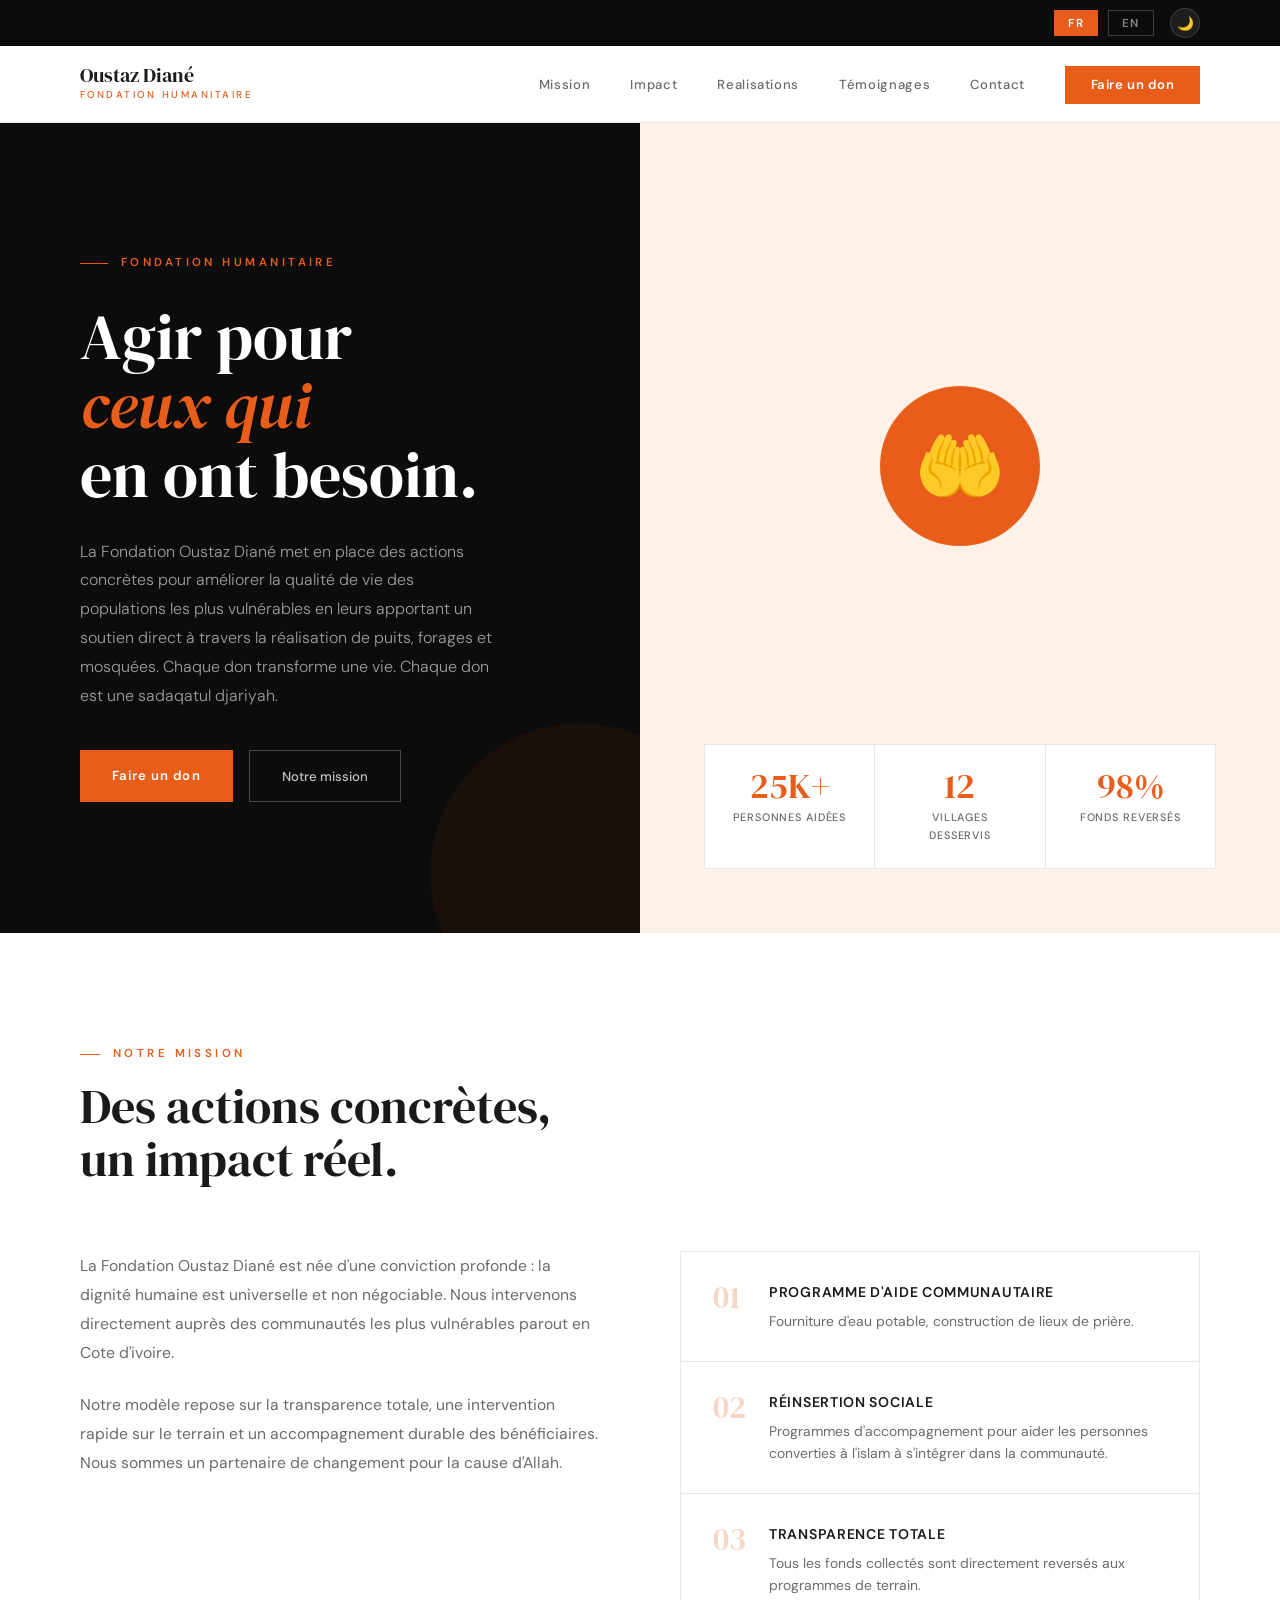
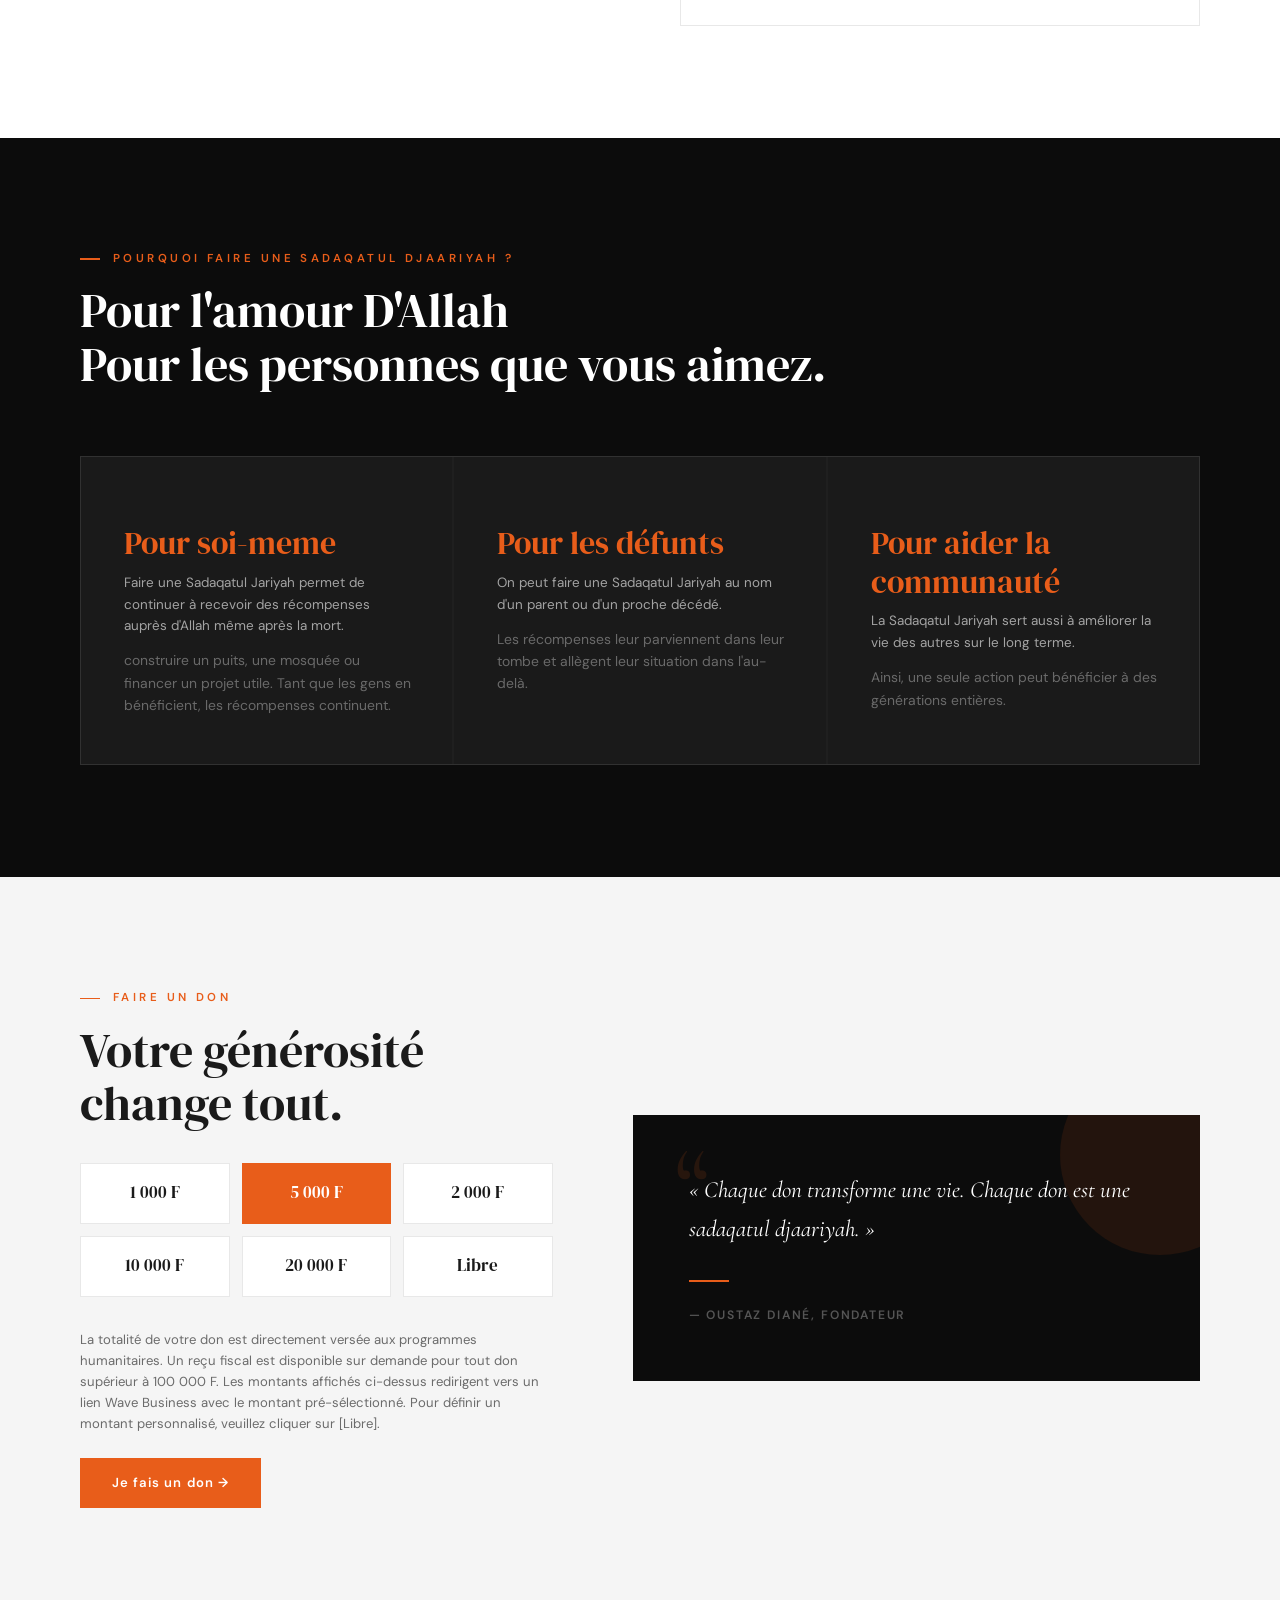
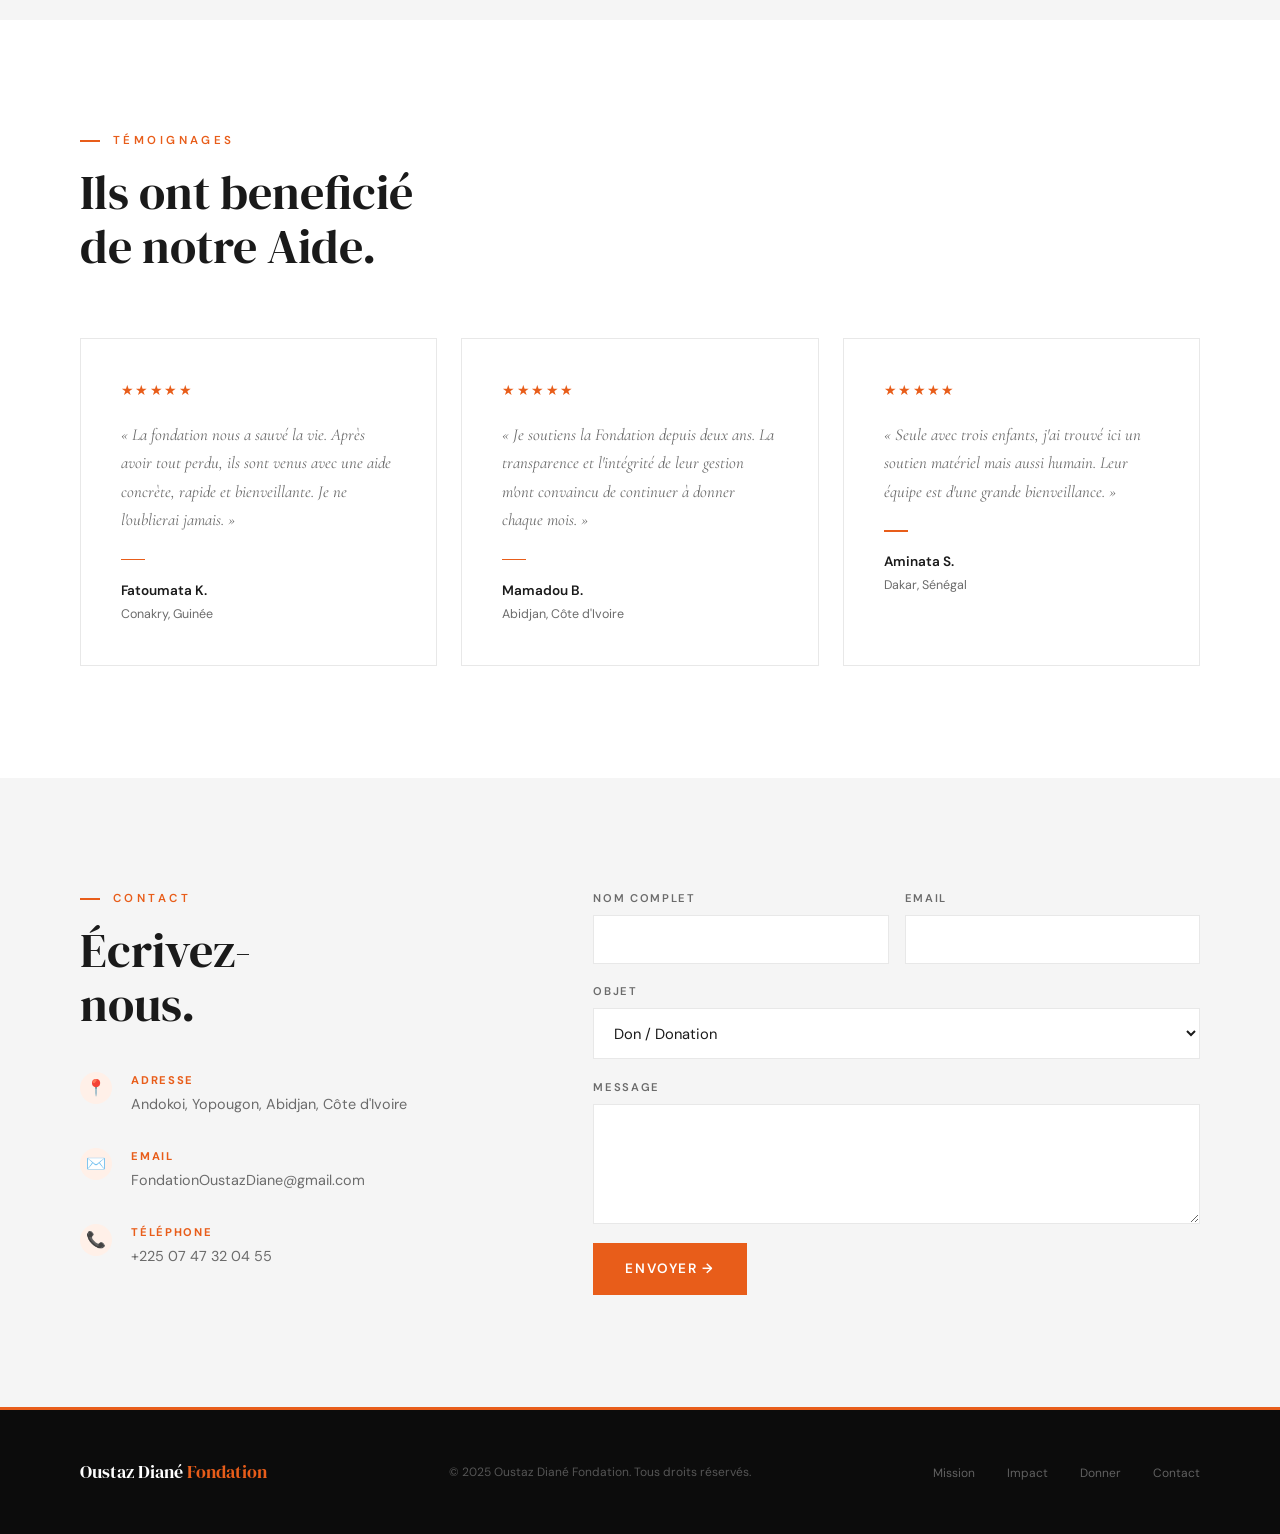
==== index.html @ 24482293 "version 1" ====
<!DOCTYPE html>
<html lang="fr">
<head>
  <meta charset="UTF-8">
  <meta name="viewport" content="width=device-width, initial-scale=1.0">
  <title>Oustaz Diané Fondation</title>
  <link href="https://fonts.googleapis.com/css2?family=DM+Serif+Display:ital@0;1&family=DM+Sans:wght@300;400;500;600&family=Cormorant+Garamond:ital,wght@0,400;0,600;1,400&display=swap" rel="stylesheet">
  <link rel="stylesheet" href="style.css">
  <link rel="shortcut icon" href="img/favicon2.png" type="image/x-icon">
</head>
<body class="lang-fr">

  <!-- ── LANG BAR ── -->
  <div class="lang-bar">
    <button class="lang-btn active" onclick="setLang('fr')">FR</button>
    <button class="lang-btn" onclick="setLang('en')">EN</button>

    <!-- ── DARK MODE TOGGLE ── -->
    <button class="theme-btn" onclick="toggleTheme()" id="themeBtn" title="Mode sombre">
      <span class="theme-icon">🌙</span>
    </button>
  </div>

  <!-- ── NAV ── -->
  <nav>
    <a href="#hero" class="logo">
      <span class="logo-name">Oustaz Diané</span>
      <span class="logo-sub fr">Fondation Humanitaire</span>
      <span class="logo-sub en">Humanitarian Foundation</span>
    </a>
    <ul class="nav-links">
      <li>
        <a href="#mission" class="fr">Mission</a>
        <a href="#mission" class="en">Mission</a>
      </li>
      <li><a href="#impact">Impact</a></li>
      <li><a href="realisations.html">Realisations</a></li>
      <li>
        <a href="#temoignages" class="fr">Témoignages</a>
        <a href="#temoignages" class="en">Testimonials</a>
      </li>
      <li><a href="#contact">Contact</a></li>
      <li>
        <a href="#don" class="nav-don fr">Faire un don</a>
        <a href="#don" class="nav-don en">Donate</a>
      </li>
    </ul>
  </nav>

  <!-- ── HERO ── -->
  <section id="hero">
    <div class="hero-left">
      <p class="hero-tag fr">Fondation Humanitaire</p>
      <p class="hero-tag en">Humanitarian Foundation</p>
      <h1 class="hero-h1">
        <span class="fr">Agir pour<br><em>ceux qui</em><br>en ont besoin.</span>
        <span class="en">Acting for<br><em>those who</em><br>need it most.</span>
      </h1>
      <p class="hero-p fr">La Fondation Oustaz Diané met en place des actions concrètes pour améliorer la qualité de vie des populations les plus vulnérables en leurs apportant un soutien direct à travers la réalisation de puits, forages et mosquées. Chaque don transforme une vie. Chaque don est une sadaqatul djariyah.</p>
      <p class="hero-p en">The Oustaz Diané Foundation carries out concrete actions to improve the quality of life of the most vulnerable populations by providing direct support through the construction of wells, boreholes, and mosques. Every donation transforms a life. Every donation is a Sadaqatul Jariyah.</p>
      <div class="hero-btns">
        <a href="#don" class="btn-fill fr">Faire un don</a>
        <a href="#don" class="btn-fill en">Donate now</a>
        <a href="#mission" class="btn-outline fr">Notre mission</a>
        <a href="#mission" class="btn-outline en">Our mission</a>
      </div>
    </div>
    <div class="hero-right">
      <div class="hero-right-top">
        <div class="hero-icon-wrap">🤲</div>
      </div>
      <div class="stats-row">
        <div class="stat-box">
          <div class="stat-n">25K+</div>
          <div class="stat-l fr">Personnes aidées</div>
          <div class="stat-l en">People helped</div>
        </div>
        <div class="stat-box">
          <div class="stat-n">12</div>
          <div class="stat-l fr">Villages desservis</div>
          <div class="stat-l en">Villages served</div>
        </div>
        <div class="stat-box">
          <div class="stat-n">98%</div>
          <div class="stat-l fr">Fonds reversés</div>
          <div class="stat-l en">Funds disbursed</div>
        </div>
      </div>
    </div>
  </section>

  <!-- ── MISSION ── -->
  <section id="mission" class="section reveal">
    <p class="s-label fr">Notre mission</p>
    <p class="s-label en">Our mission</p>
    <h2 class="s-title">
      <span class="fr">Des actions concrètes,<br>un impact réel.</span>
      <span class="en">Concrete actions,<br>real impact.</span>
    </h2>
    <div class="mission-layout">
      <div class="mission-body">
        <p class="fr">La Fondation Oustaz Diané est née d'une conviction profonde : la dignité humaine est universelle et non négociable. Nous intervenons directement auprès des communautés les plus vulnérables parout en Cote d'ivoire.</p>
        <p class="en">The Oustaz Diané Foundation was born from a deep conviction: human dignity is universal and non-negotiable. We work directly with the most vulnerable communities throughout Côte d'Ivoire.</p>
        <p class="fr">Notre modèle repose sur la transparence totale, une intervention rapide sur le terrain et un accompagnement durable des bénéficiaires. Nous sommes un partenaire de changement pour la cause d'Allah.</p>
        <p class="en">Our model is based on complete transparency, rapid intervention on the ground, and sustainable support for beneficiaries. We are a partner for change in the cause of Allah.</p>
      </div>
      <div class="pillars">
        <div class="pillar">
          <div class="pillar-num">01</div>
          <div>
            <div class="pillar-title fr">Programme d'aide communautaire</div>
            <div class="pillar-title en">Community Aid Program</div>
            <div class="pillar-desc fr">Fourniture d'eau potable, construction de lieux de prière.</div>
            <div class="pillar-desc en">Provision of clean drinking water and construction of places of prayer.</div>
          </div>
        </div>
        <div class="pillar">
          <div class="pillar-num">02</div>
          <div>
            <div class="pillar-title fr">Réinsertion sociale</div>
            <div class="pillar-title en">Social Reintegration</div>
            <div class="pillar-desc fr">Programmes d'accompagnement pour aider les personnes converties à l'islam à s'intégrer dans la communauté.</div>
            <div class="pillar-desc en">Support programs to help individuals who have converted to Islam integrate into the community.</div>
          </div>
        </div>
        <div class="pillar">
          <div class="pillar-num">03</div>
          <div>
            <div class="pillar-title fr">Transparence totale</div>
            <div class="pillar-title en">Full Transparency</div>
            <div class="pillar-desc fr">Tous les fonds collectés sont directement reversés aux programmes de terrain.</div>
            <div class="pillar-desc en">All collected funds are directly allocated to field programs.</div>
          </div>
        </div>
      </div>
    </div>
  </section>

  <!-- ── IMPACT ── -->
  <section id="impact" class="section section-dark reveal">
    <p class="s-label fr">Pourquoi faire une sadaqatul djaariyah ?</p>
    <p class="s-label en">Why give a Sadaqatul Jariyah?</p>
    <h2 class="s-title s-title-light">
      <span class="fr">Pour l'amour D'Allah<br>Pour les personnes que vous aimez.</span>
      <span class="en">For the love of Allah.<br>For the people you love.</span>
    </h2>
    <div class="impact-grid">
      <div class="impact-card">
        <span class="ic-icon"></span>
        <div class="ic-n">Pour soi-meme</div>
        <div class="ic-label fr">Faire une Sadaqatul Jariyah permet de continuer à recevoir des récompenses auprès d'Allah même après la mort.</div>
        <div class="ic-label en">Giving a Sadaqatul Jariyah allows you to continue receiving rewards from Allah even after death.</div>
        <div class="ic-desc fr">construire un puits, une mosquée ou financer un projet utile. Tant que les gens en bénéficient, les récompenses continuent.</div>
        <div class="ic-desc en">For example, building a well, a mosque, or supporting a beneficial project. As long as people benefit from it, the rewards continue.</div>
      </div>
      <div class="impact-card">
        <span class="ic-icon"></span>
        <div class="ic-n">Pour les défunts</div>
        <div class="ic-label fr">On peut faire une Sadaqatul Jariyah au nom d'un parent ou d'un proche décédé.</div>
        <div class="ic-label en">You can give a Sadaqatul Jariyah on behalf of a deceased relative or loved one.</div>
        <div class="ic-desc fr">Les récompenses leur parviennent dans leur tombe et allègent leur situation dans l'au-delà.</div>
        <div class="ic-desc en">The rewards reach them and can benefit them in the hereafter.</div>
      </div>
      <div class="impact-card">
        <span class="ic-icon"></span>
        <div class="ic-n">Pour aider la communauté</div>
        <div class="ic-label fr">La Sadaqatul Jariyah sert aussi à améliorer la vie des autres sur le long terme.</div>
        <div class="ic-label en">Sadaqatul Jariyah also helps improve the lives of others in a sustainable way.</div>
        <div class="ic-desc fr">Ainsi, une seule action peut bénéficier à des générations entières.</div>
        <div class="ic-desc en">A single act of charity can benefit entire generations.</div>
      </div>
    </div>
  </section>

  <!-- ── DON ── -->
  <section id="don" class="section section-alt reveal">
    <div class="don-layout">
      <div>
        <p class="s-label fr">Faire un don</p>
        <p class="s-label en">Make a donation</p>
        <h2 class="s-title">
          <span class="fr">Votre générosité<br>change tout.</span>
          <span class="en">Your generosity<br>changes everything.</span>
        </h2>
        <div class="don-amounts">
          <div class="amt" onclick="selectAmt(this)">1 000 F</div>
          <div class="amt active" onclick="selectAmt(this)">5 000 F</div>
          <div class="amt" onclick="selectAmt(this)">2 000 F</div>
          <div class="amt" onclick="selectAmt(this)">10 000 F</div>
          <div class="amt" onclick="selectAmt(this)">20 000 F</div>
          <div class="amt" onclick="selectAmt(this)">
            <span class="fr">Libre</span>
            <span class="en">Custom</span>
          </div>
        </div>
        <p class="don-note fr">La totalité de votre don est directement versée aux programmes humanitaires. Un reçu fiscal est disponible sur demande pour tout don supérieur à 100 000 F. Les montants affichés ci-dessus redirigent vers un lien Wave Business avec le montant pré-sélectionné. Pour définir un montant personnalisé, veuillez cliquer sur [Libre].</p>
        <p class="don-note en">100% of your donation goes directly to humanitarian programs. A tax receipt is available upon request for donations over 100,000 F. The amounts shown above link to a Wave Business page with the preselected amount. To choose a custom amount, please click [Custom].</p>
        <a href="#contact" class="btn-fill fr">Je fais un don →</a>
        <a href="#contact" class="btn-fill en">Donate now →</a>
      </div>
      <div class="don-visual">
        <div class="don-quote fr">« Chaque don transforme une vie. Chaque don est une sadaqatul djaariyah. »</div>
        <div class="don-quote en">«Every donation transforms a life. Every donation is a Sadaqatul Jaariyah. »</div>
        <div class="don-divider"></div>
        <div class="don-attr fr">— Oustaz Diané, Fondateur</div>
        <div class="don-attr en">— Oustaz Diané, Founder</div>
      </div>
    </div>
  </section>

  <!-- ── TEMOIGNAGES ── -->
  <section id="temoignages" class="section reveal">
    <p class="s-label fr">Témoignages</p>
    <p class="s-label en">Testimonials</p>
    <h2 class="s-title">
      <span class="fr">Ils ont beneficié<br>de notre Aide.</span>
      <span class="en">They have benefited<br>from our help.</span>
    </h2>
    <div class="temo-grid">
      <div class="temo-card">
        <div class="temo-stars">★★★★★</div>
        <p class="temo-text fr">« La fondation nous a sauvé la vie. Après avoir tout perdu, ils sont venus avec une aide concrète, rapide et bienveillante. Je ne l'oublierai jamais. »</p>
        <p class="temo-text en">« The foundation saved our lives. After losing everything, they came with concrete, fast and caring help. I will never forget it. »</p>
        <div class="temo-sep"></div>
        <div class="temo-name">Fatoumata K.</div>
        <div class="temo-loc">Conakry, Guinée</div>
      </div>
      <div class="temo-card">
        <div class="temo-stars">★★★★★</div>
        <p class="temo-text fr">« Je soutiens la Fondation depuis deux ans. La transparence et l'intégrité de leur gestion m'ont convaincu de continuer à donner chaque mois. »</p>
        <p class="temo-text en">« I have supported the Foundation for two years. Their transparency and integrity convinced me to keep giving every month. »</p>
        <div class="temo-sep"></div>
        <div class="temo-name">Mamadou B.</div>
        <div class="temo-loc">Abidjan, Côte d'Ivoire</div>
      </div>
      <div class="temo-card">
        <div class="temo-stars">★★★★★</div>
        <p class="temo-text fr">« Seule avec trois enfants, j'ai trouvé ici un soutien matériel mais aussi humain. Leur équipe est d'une grande bienveillance. »</p>
        <p class="temo-text en">« Alone with three children, I found both material and human support here. Their team is exceptionally kind. »</p>
        <div class="temo-sep"></div>
        <div class="temo-name">Aminata S.</div>
        <div class="temo-loc">Dakar, Sénégal</div>
      </div>
    </div>
  </section>

  <!-- ── CONTACT ── -->
  <section id="contact" class="section section-alt reveal">
    <div class="contact-layout">
      <div>
        <p class="s-label">Contact</p>
        <h2 class="s-title">
          <span class="fr">Écrivez-<br>nous.</span>
          <span class="en">Write<br>to us.</span>
        </h2>
        <div class="contact-infos">
          <div class="c-info">
            <div class="c-dot">📍</div>
            <div>
              <div class="c-label fr">Adresse</div>
              <div class="c-label en">Address</div>
              <div class="c-val">Andokoi, Yopougon, Abidjan, Côte d'Ivoire</div>
            </div>
          </div>
          <div class="c-info">
            <div class="c-dot">✉️</div>
            <div>
              <div class="c-label">Email</div>
              <div class="c-val">FondationOustazDiane@gmail.com</div>
            </div>
          </div>
          <div class="c-info">
            <div class="c-dot">📞</div>
            <div>
              <div class="c-label fr">Téléphone</div>
              <div class="c-label en">Phone</div>
              <div class="c-val">+225 07 47 32 04 55</div>
            </div>
          </div>
        </div>
      </div>
      <form class="contact-form" onsubmit="handleSubmit(event)">
        <div class="form-row">
          <div class="f-group">
            <label class="fr">Nom complet</label>
            <label class="en">Full name</label>
            <input type="text" required>
          </div>
          <div class="f-group">
            <label>Email</label>
            <input type="email" required>
          </div>
        </div>
        <div class="f-group">
          <label class="fr">Objet</label>
          <label class="en">Subject</label>
          <select>
            <option>Don / Donation</option>
            <option>Partenariat / Partnership</option>
            <option>Bénévolat / Volunteering</option>
            <option>Autre / Other</option>
          </select>
        </div>
        <div class="f-group">
          <label class="fr">Message</label>
          <label class="en">Message</label>
          <textarea required></textarea>
        </div>
        <button type="submit" class="btn-submit">
          <span class="fr">Envoyer →</span>
          <span class="en">Send →</span>
        </button>
      </form>
    </div>
  </section>

  <!-- ── FOOTER ── -->
  <footer>
    <div class="f-logo">Oustaz Diané <span>Fondation</span></div>
    <p class="f-copy fr">© 2025 Oustaz Diané Fondation. Tous droits réservés.</p>
    <p class="f-copy en">© 2025 Oustaz Diané Foundation. All rights reserved.</p>
    <ul class="f-links">
      <li><a href="#mission">Mission</a></li>
      <li><a href="#impact">Impact</a></li>
      <li>
        <a href="#don" class="fr">Donner</a>
        <a href="#don" class="en">Donate</a>
      </li>
      <li><a href="#contact">Contact</a></li>
    </ul>
  </footer>

  <script src="script.js"></script>
  <script>
    // ── DARK MODE ──
    function toggleTheme() {
      const isDark = document.body.classList.toggle('dark');
      document.getElementById('themeBtn').querySelector('.theme-icon').textContent = isDark ? '☀️' : '🌙';
      localStorage.setItem('theme', isDark ? 'dark' : 'light');
    }

    // Appliquer le thème sauvegardé au chargement
    (function () {
      const saved = localStorage.getItem('theme');
      if (saved === 'dark') {
        document.body.classList.add('dark');
        document.getElementById('themeBtn').querySelector('.theme-icon').textContent = '☀️';
      }
    })();
  </script>
</body>
</html>
---- style.css ----
/* ================================================
   Oustaz Diané Fondation — style.css
   ================================================ */

:root {
  --orange: #E85D1A;
  --orange-light: #FF7A3D;
  --orange-pale: #FFF0E8;
  --black: #0C0C0C;
  --dark: #1A1A1A;
  --gray: #6B6B6B;
  --gray-light: #F5F5F5;
  --white: #FFFFFF;
  --border: #E8E8E8;

  /* Variables mode clair */
  --bg: #FFFFFF;
  --bg-alt: #F5F5F5;
  --bg-card: #FFFFFF;
  --text: #1A1A1A;
  --text-muted: #6B6B6B;
  --nav-bg: #FFFFFF;
  --nav-border: #E8E8E8;
  --input-bg: #FFFFFF;
  --input-border: #E8E8E8;
  --pillar-bg: #FFFFFF;
  --temo-bg: #FFFFFF;
  --temo-border: #E8E8E8;
  --amt-bg: #FFFFFF;
  --amt-border: #E8E8E8;
  --shadow: rgba(0, 0, 0, 0.08);
}

/* ── MODE SOMBRE ── */
body.dark {
  --bg: #111111;
  --bg-alt: #1A1A1A;
  --bg-card: #1E1E1E;
  --text: #F0F0F0;
  --text-muted: #999999;
  --nav-bg: #111111;
  --nav-border: #2A2A2A;
  --input-bg: #1E1E1E;
  --input-border: #333333;
  --pillar-bg: #1E1E1E;
  --temo-bg: #1E1E1E;
  --temo-border: #2A2A2A;
  --amt-bg: #1E1E1E;
  --amt-border: #333333;
  --shadow: rgba(0, 0, 0, 0.4);
}

/* ── RESET ── */
*, *::before, *::after {
  margin: 0;
  padding: 0;
  box-sizing: border-box;
}

html { scroll-behavior: smooth; }

body {
  font-family: 'DM Sans', sans-serif;
  background: var(--bg);
  color: var(--text);
  line-height: 1.6;
  overflow-x: hidden;
  transition: background 0.35s, color 0.35s;
}

/* ── LANG BAR ── */
.lang-bar {
  background: var(--black);
  display: flex;
  justify-content: flex-end;
  align-items: center;
  padding: 0.5rem 5rem;
  gap: 0.6rem;
}

.lang-btn {
  font-family: 'DM Sans', sans-serif;
  font-size: 0.72rem;
  font-weight: 600;
  letter-spacing: 0.15em;
  text-transform: uppercase;
  background: none;
  border: 1px solid rgba(255, 255, 255, 0.2);
  color: rgba(255, 255, 255, 0.5);
  padding: 0.3rem 0.8rem;
  cursor: pointer;
  transition: all 0.25s;
}

.lang-btn.active,
.lang-btn:hover {
  background: var(--orange);
  border-color: var(--orange);
  color: white;
}

/* ── THEME BUTTON ── */
.theme-btn {
  background: rgba(255, 255, 255, 0.07);
  border: 1px solid rgba(255, 255, 255, 0.15);
  color: white;
  width: 30px;
  height: 30px;
  border-radius: 50%;
  cursor: pointer;
  display: flex;
  align-items: center;
  justify-content: center;
  font-size: 0.85rem;
  transition: all 0.25s;
  margin-left: 0.4rem;
}

.theme-btn:hover {
  background: rgba(255, 255, 255, 0.15);
  border-color: rgba(255, 255, 255, 0.3);
  transform: rotate(15deg);
}

/* ── NAV ── */
nav {
  position: sticky;
  top: 0;
  z-index: 99;
  background: var(--nav-bg);
  border-bottom: 1px solid var(--nav-border);
  display: flex;
  justify-content: space-between;
  align-items: center;
  padding: 1.2rem 5rem;
  transition: background 0.35s, border-color 0.35s;
}

.logo {
  display: flex;
  flex-direction: column;
  text-decoration: none;
}

.logo-name {
  font-family: 'DM Serif Display', serif;
  font-size: 1.25rem;
  color: var(--text);
  line-height: 1;
  transition: color 0.35s;
}

.logo-sub {
  font-family: 'DM Sans', sans-serif;
  font-size: 0.62rem;
  font-weight: 500;
  letter-spacing: 0.25em;
  text-transform: uppercase;
  color: var(--orange);
  margin-top: 2px;
}

.nav-links {
  display: flex;
  list-style: none;
  gap: 2.5rem;
  align-items: center;
}

.nav-links a {
  font-size: 0.82rem;
  font-weight: 500;
  letter-spacing: 0.05em;
  color: var(--text-muted);
  text-decoration: none;
  transition: color 0.2s;
}

.nav-links a:hover { color: var(--text); }

.nav-don {
  background: var(--orange) !important;
  color: white !important;
  padding: 0.65rem 1.6rem !important;
  font-weight: 600 !important;
}

.nav-don:hover { background: var(--orange-light) !important; }

/* ── HERO ── */
#hero {
  display: grid;
  grid-template-columns: 1fr 1fr;
  min-height: 90vh;
}

.hero-left {
  background: var(--black);
  padding: 6rem 5rem;
  display: flex;
  flex-direction: column;
  justify-content: center;
  position: relative;
  overflow: hidden;
}

.hero-left::after {
  content: '';
  position: absolute;
  bottom: 0; right: 0;
  width: 300px; height: 300px;
  background: var(--orange);
  opacity: 0.06;
  border-radius: 50%;
  transform: translate(30%, 30%);
}

.hero-tag {
  font-size: 0.72rem;
  font-weight: 600;
  letter-spacing: 0.3em;
  text-transform: uppercase;
  color: var(--orange);
  margin-bottom: 1.8rem;
  display: flex;
  align-items: center;
  gap: 0.8rem;
  opacity: 0;
  animation: fadeUp 0.7s 0.2s forwards;
}

.hero-tag::before {
  content: '';
  width: 28px; height: 1.5px;
  background: var(--orange);
  display: block;
}

.hero-h1 {
  font-family: 'DM Serif Display', serif;
  font-size: clamp(2.8rem, 5vw, 4.5rem);
  font-weight: 400;
  line-height: 1.08;
  color: var(--white);
  margin-bottom: 1.8rem;
  opacity: 0;
  animation: fadeUp 0.7s 0.35s forwards;
}

.hero-h1 em { font-style: italic; color: var(--orange); }

.hero-p {
  font-size: 1rem;
  font-weight: 300;
  color: rgba(255, 255, 255, 0.6);
  max-width: 420px;
  margin-bottom: 2.5rem;
  line-height: 1.8;
  opacity: 0;
  animation: fadeUp 0.7s 0.5s forwards;
}

.hero-btns {
  display: flex;
  gap: 1rem;
  opacity: 0;
  animation: fadeUp 0.7s 0.65s forwards;
}

.btn-fill {
  background: var(--orange);
  color: white;
  font-family: 'DM Sans', sans-serif;
  font-size: 0.82rem;
  font-weight: 600;
  letter-spacing: 0.08em;
  padding: 0.9rem 2rem;
  text-decoration: none;
  transition: background 0.25s, transform 0.25s;
  display: inline-block;
}

.btn-fill:hover { background: var(--orange-light); transform: translateY(-2px); }

.btn-outline {
  border: 1px solid rgba(255, 255, 255, 0.25);
  color: rgba(255, 255, 255, 0.75);
  font-family: 'DM Sans', sans-serif;
  font-size: 0.82rem;
  font-weight: 500;
  padding: 0.9rem 2rem;
  text-decoration: none;
  transition: all 0.25s;
  display: inline-block;
}

.btn-outline:hover { border-color: var(--orange); color: var(--orange); }

.hero-right {
  background: var(--orange-pale);
  display: flex;
  flex-direction: column;
  justify-content: flex-end;
  padding: 4rem;
  transition: background 0.35s;
}

body.dark .hero-right { background: #1E1208; }

.hero-right-top {
  flex: 1;
  display: flex;
  align-items: center;
  justify-content: center;
}

.hero-icon-wrap {
  width: 160px; height: 160px;
  border-radius: 50%;
  background: var(--orange);
  display: flex;
  align-items: center;
  justify-content: center;
  font-size: 4.5rem;
  opacity: 0;
  animation: scaleIn 0.7s 0.8s forwards;
}

.stats-row {
  display: grid;
  grid-template-columns: repeat(3, 1fr);
  gap: 1px;
  background: var(--nav-border);
  border: 1px solid var(--nav-border);
  transition: background 0.35s, border-color 0.35s;
}

.stat-box {
  background: var(--bg-card);
  padding: 1.5rem;
  text-align: center;
  transition: background 0.35s;
}

.stat-n {
  font-family: 'DM Serif Display', serif;
  font-size: 2.2rem;
  color: var(--orange);
  line-height: 1;
}

.stat-l {
  font-size: 0.68rem;
  font-weight: 500;
  letter-spacing: 0.08em;
  text-transform: uppercase;
  color: var(--text-muted);
  margin-top: 0.3rem;
  transition: color 0.35s;
}

/* ── SECTIONS ── */
.section { padding: 7rem 5rem; }

.section-alt {
  background: var(--bg-alt);
  transition: background 0.35s;
}

.section-dark { background: var(--black); }

.s-label {
  font-size: 0.72rem;
  font-weight: 600;
  letter-spacing: 0.3em;
  text-transform: uppercase;
  color: var(--orange);
  margin-bottom: 1rem;
  display: flex;
  align-items: center;
  gap: 0.8rem;
}

.s-label::before {
  content: '';
  width: 20px; height: 1.5px;
  background: var(--orange);
  display: block;
}

.s-title {
  font-family: 'DM Serif Display', serif;
  font-size: clamp(2rem, 4vw, 3rem);
  font-weight: 400;
  line-height: 1.12;
  color: var(--text);
  margin-bottom: 1.5rem;
  transition: color 0.35s;
}

.s-title-light { color: var(--white); }

/* ── MISSION ── */
.mission-layout {
  display: grid;
  grid-template-columns: 1fr 1fr;
  gap: 5rem;
  margin-top: 4rem;
  align-items: start;
}

.mission-body p {
  font-size: 0.98rem;
  color: var(--text-muted);
  line-height: 1.85;
  margin-bottom: 1.4rem;
  transition: color 0.35s;
}

.pillars {
  display: flex;
  flex-direction: column;
  gap: 1px;
  background: var(--input-border);
  border: 1px solid var(--input-border);
  transition: background 0.35s, border-color 0.35s;
}

.pillar {
  background: var(--pillar-bg);
  padding: 1.8rem 2rem;
  display: flex;
  gap: 1.5rem;
  align-items: flex-start;
  transition: background 0.2s;
}

.pillar:hover { background: var(--orange-pale); }
body.dark .pillar:hover { background: #2A1A0E; }

.pillar-num {
  font-family: 'DM Serif Display', serif;
  font-size: 2rem;
  color: var(--orange);
  opacity: 0.25;
  line-height: 1;
  flex-shrink: 0;
  width: 2rem;
}

.pillar-title {
  font-size: 0.88rem;
  font-weight: 600;
  color: var(--text);
  margin-bottom: 0.4rem;
  text-transform: uppercase;
  letter-spacing: 0.05em;
  transition: color 0.35s;
}

.pillar-desc {
  font-size: 0.87rem;
  color: var(--text-muted);
  line-height: 1.6;
  transition: color 0.35s;
}

/* ── IMPACT ── */
.impact-grid {
  display: grid;
  grid-template-columns: repeat(3, 1fr);
  gap: 2px;
  background: rgba(255, 255, 255, 0.08);
  border: 1px solid rgba(255, 255, 255, 0.08);
  margin-top: 4rem;
}

.impact-card {
  background: var(--dark);
  padding: 3rem 2.5rem;
  border-left: 3px solid transparent;
  transition: border-color 0.3s, background 0.3s;
}

.impact-card:hover { background: #222; border-left-color: var(--orange); }

.ic-icon { font-size: 2rem; margin-bottom: 1.2rem; display: block; }

.ic-n {
  font-family: 'DM Serif Display', serif;
  font-size: 2rem;
  color: var(--orange);
  line-height: 1.2;
  margin-bottom: 0.6rem;
}

.ic-label {
  font-size: 0.84rem;
  color: rgba(255, 255, 255, 0.6);
  margin-bottom: 0.8rem;
  line-height: 1.6;
}

.ic-desc {
  font-size: 0.87rem;
  color: rgba(255, 255, 255, 0.35);
  line-height: 1.6;
}

/* ── DON ── */
.don-layout {
  display: grid;
  grid-template-columns: 1fr 1.2fr;
  gap: 5rem;
  align-items: center;
}

.don-amounts {
  display: grid;
  grid-template-columns: repeat(3, 1fr);
  gap: 0.75rem;
  margin: 2rem 0;
}

.amt {
  border: 1.5px solid var(--amt-border);
  background: var(--amt-bg);
  padding: 1rem;
  text-align: center;
  font-family: 'DM Serif Display', serif;
  font-size: 1.05rem;
  color: var(--text);
  cursor: pointer;
  transition: all 0.2s;
}

.amt:hover,
.amt.active {
  border-color: var(--orange);
  background: var(--orange);
  color: white;
}

.don-note {
  font-size: 0.82rem;
  color: var(--text-muted);
  margin-bottom: 1.5rem;
  line-height: 1.6;
  transition: color 0.35s;
}

.don-visual {
  background: var(--black);
  padding: 3.5rem;
  position: relative;
  overflow: hidden;
}

.don-visual::before {
  content: '';
  position: absolute;
  top: -60px; right: -60px;
  width: 200px; height: 200px;
  border-radius: 50%;
  background: var(--orange);
  opacity: 0.1;
}

.don-quote {
  font-family: 'Cormorant Garamond', serif;
  font-size: 1.45rem;
  font-style: italic;
  color: white;
  line-height: 1.65;
  margin-bottom: 2rem;
  position: relative;
}

.don-quote::before {
  content: '\201C';
  font-size: 7rem;
  color: var(--orange);
  opacity: 0.12;
  position: absolute;
  top: -2.5rem; left: -1rem;
  font-style: normal;
  line-height: 1;
}

.don-divider {
  width: 40px; height: 2px;
  background: var(--orange);
  margin-bottom: 1.5rem;
}

.don-attr {
  font-size: 0.76rem;
  font-weight: 600;
  letter-spacing: 0.15em;
  text-transform: uppercase;
  color: rgba(255, 255, 255, 0.3);
}

/* ── TEMOIGNAGES ── */
.temo-grid {
  display: grid;
  grid-template-columns: repeat(3, 1fr);
  gap: 1.5rem;
  margin-top: 4rem;
}

.temo-card {
  background: var(--temo-bg);
  border: 1px solid var(--temo-border);
  padding: 2.5rem;
  transition: box-shadow 0.3s, transform 0.3s, background 0.35s, border-color 0.35s;
}

.temo-card:hover {
  box-shadow: 0 12px 40px var(--shadow);
  transform: translateY(-4px);
}

.temo-stars {
  color: var(--orange);
  font-size: 0.9rem;
  margin-bottom: 1.2rem;
  letter-spacing: 0.1em;
}

.temo-text {
  font-family: 'Cormorant Garamond', serif;
  font-size: 1.05rem;
  font-style: italic;
  line-height: 1.7;
  color: var(--text-muted);
  margin-bottom: 1.5rem;
  transition: color 0.35s;
}

.temo-sep {
  width: 24px; height: 1.5px;
  background: var(--orange);
  margin-bottom: 1.2rem;
}

.temo-name {
  font-size: 0.85rem;
  font-weight: 600;
  color: var(--text);
  transition: color 0.35s;
}

.temo-loc {
  font-size: 0.78rem;
  color: var(--text-muted);
  margin-top: 0.2rem;
  transition: color 0.35s;
}

/* ── CONTACT ── */
.contact-layout {
  display: grid;
  grid-template-columns: 1fr 1.4fr;
  gap: 5rem;
  align-items: start;
}

.contact-infos {
  display: flex;
  flex-direction: column;
  gap: 2rem;
  margin-top: 2.5rem;
}

.c-info {
  display: flex;
  gap: 1.2rem;
  align-items: flex-start;
}

.c-dot {
  width: 32px; height: 32px;
  background: var(--orange-pale);
  border-radius: 50%;
  display: flex;
  align-items: center;
  justify-content: center;
  font-size: 1rem;
  flex-shrink: 0;
  transition: background 0.35s;
}

body.dark .c-dot { background: #2A1A0E; }

.c-label {
  font-size: 0.7rem;
  font-weight: 700;
  text-transform: uppercase;
  letter-spacing: 0.15em;
  color: var(--orange);
  margin-bottom: 0.2rem;
}

.c-val {
  font-size: 0.9rem;
  color: var(--text-muted);
  transition: color 0.35s;
}

.contact-form {
  display: flex;
  flex-direction: column;
  gap: 1.2rem;
}

.form-row {
  display: grid;
  grid-template-columns: 1fr 1fr;
  gap: 1rem;
}

.f-group {
  display: flex;
  flex-direction: column;
  gap: 0.45rem;
}

.f-group label {
  font-size: 0.7rem;
  font-weight: 600;
  letter-spacing: 0.15em;
  text-transform: uppercase;
  color: var(--text-muted);
  transition: color 0.35s;
}

.f-group input,
.f-group textarea,
.f-group select {
  border: 1.5px solid var(--input-border);
  padding: 0.85rem 1rem;
  font-family: 'DM Sans', sans-serif;
  font-size: 0.92rem;
  color: var(--text);
  background: var(--input-bg);
  outline: none;
  transition: border-color 0.2s, background 0.35s, color 0.35s;
}

.f-group input:focus,
.f-group textarea:focus,
.f-group select:focus { border-color: var(--orange); }

.f-group textarea { min-height: 120px; resize: vertical; }

.btn-submit {
  background: var(--orange);
  color: white;
  font-family: 'DM Sans', sans-serif;
  font-size: 0.85rem;
  font-weight: 600;
  letter-spacing: 0.12em;
  text-transform: uppercase;
  padding: 1.1rem 2rem;
  border: none;
  cursor: pointer;
  transition: background 0.25s, transform 0.2s;
  align-self: flex-start;
}

.btn-submit:hover { background: var(--orange-light); transform: translateY(-2px); }

/* ── FOOTER ── */
footer {
  background: var(--black);
  padding: 3rem 5rem;
  display: flex;
  justify-content: space-between;
  align-items: center;
  border-top: 3px solid var(--orange);
}

.f-logo {
  font-family: 'DM Serif Display', serif;
  font-size: 1.1rem;
  color: white;
}

.f-logo span { color: var(--orange); }
.f-copy { font-size: 0.75rem; color: rgba(255, 255, 255, 0.3); }

.f-links { display: flex; gap: 2rem; list-style: none; }

.f-links a {
  font-size: 0.75rem;
  color: rgba(255, 255, 255, 0.35);
  text-decoration: none;
  transition: color 0.2s;
}

.f-links a:hover { color: var(--orange); }

/* ── REVEAL ANIMATION ── */
.reveal {
  opacity: 0;
  transform: translateY(28px);
  transition: opacity 0.7s, transform 0.7s;
}

.reveal.visible { opacity: 1; transform: translateY(0); }

/* ── KEYFRAMES ── */
@keyframes fadeUp {
  from { opacity: 0; transform: translateY(24px); }
  to   { opacity: 1; transform: translateY(0); }
}

@keyframes scaleIn {
  from { opacity: 0; transform: scale(0.8); }
  to   { opacity: 1; transform: scale(1); }
}

/* ── LANGUAGE TOGGLE ── */
.en { display: none; }
body.lang-en .fr { display: none !important; }
body.lang-en .en { display: revert !important; }

/* ── RESPONSIVE ── */
@media (max-width: 960px) {
  nav, .lang-bar { padding-left: 2rem; padding-right: 2rem; }
  .nav-links { display: none; }
  #hero { grid-template-columns: 1fr; }
  .hero-left { padding: 5rem 2rem 3rem; }
  .hero-right { padding: 2rem; }
  .section { padding: 4rem 2rem; }
  .mission-layout, .don-layout, .contact-layout { grid-template-columns: 1fr; gap: 3rem; }
  .impact-grid, .temo-grid { grid-template-columns: 1fr; }
  footer { flex-direction: column; gap: 1.5rem; text-align: center; padding: 2rem; }
}
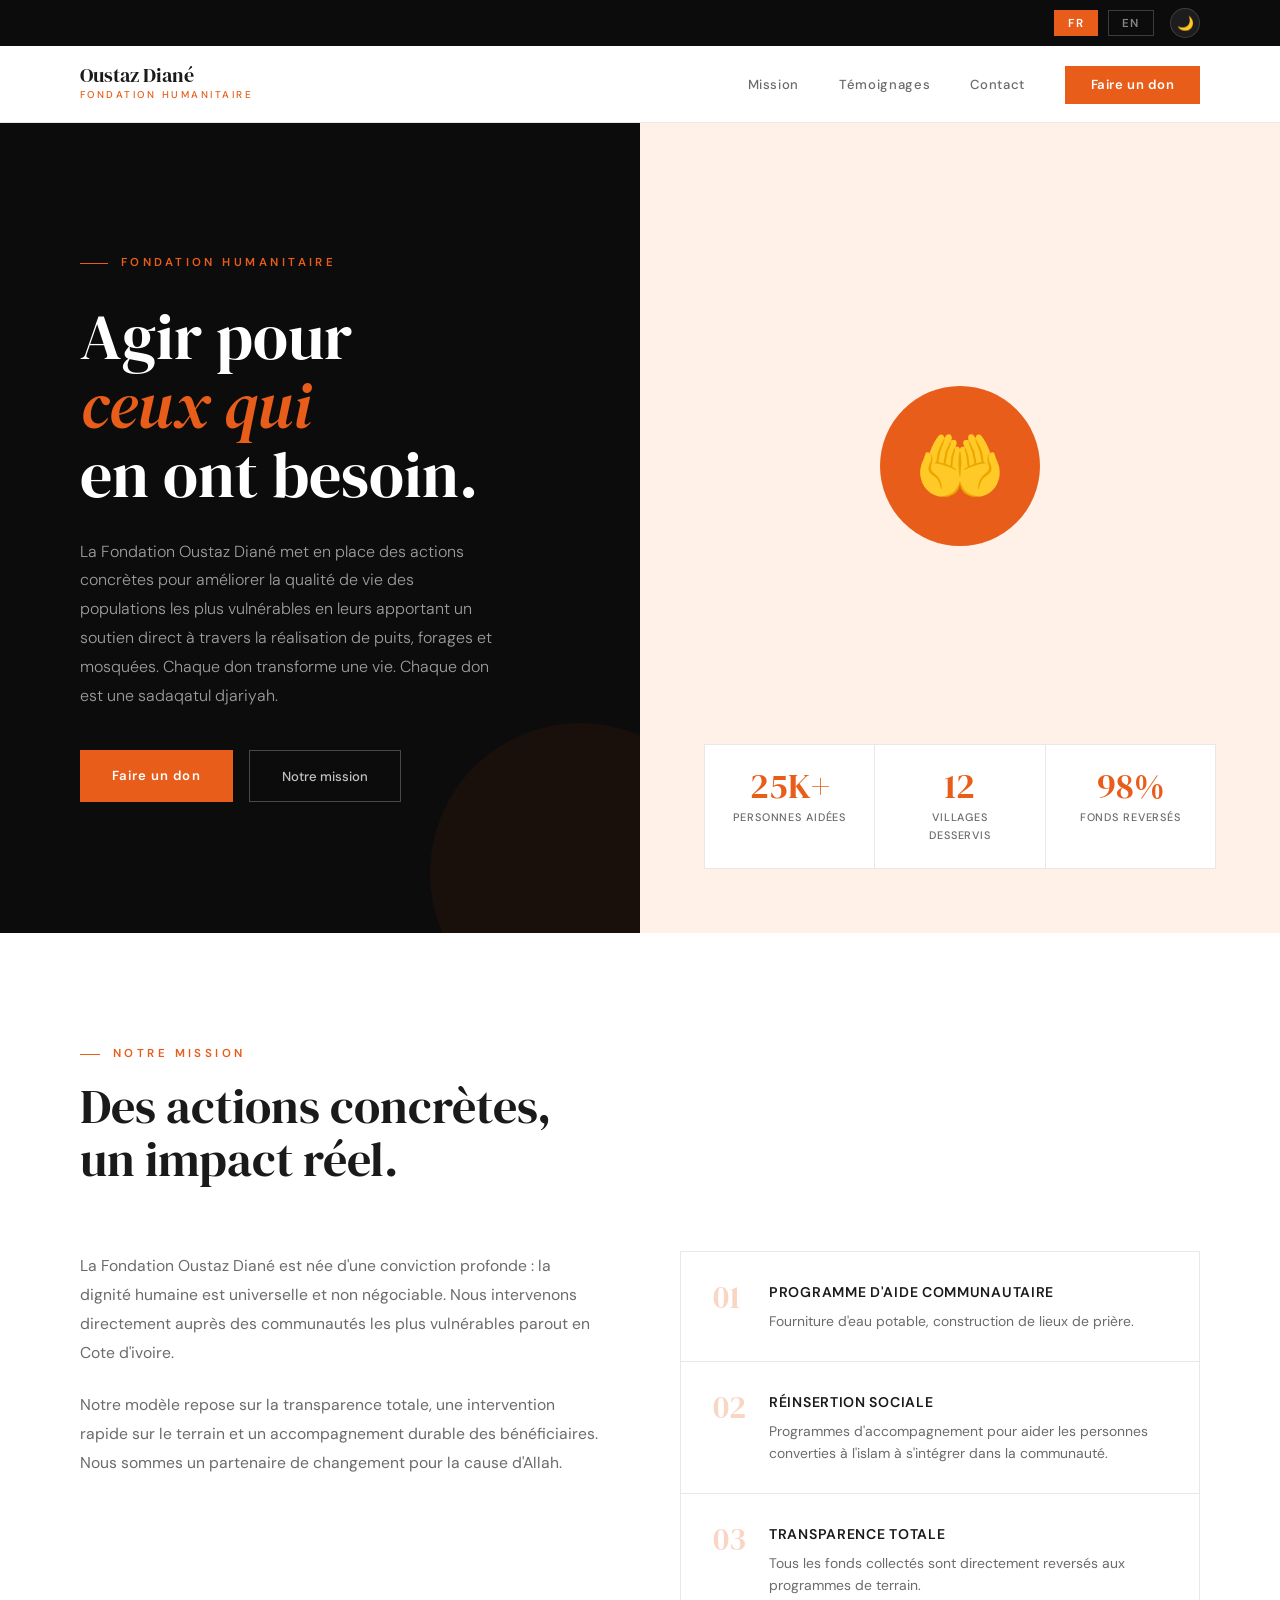
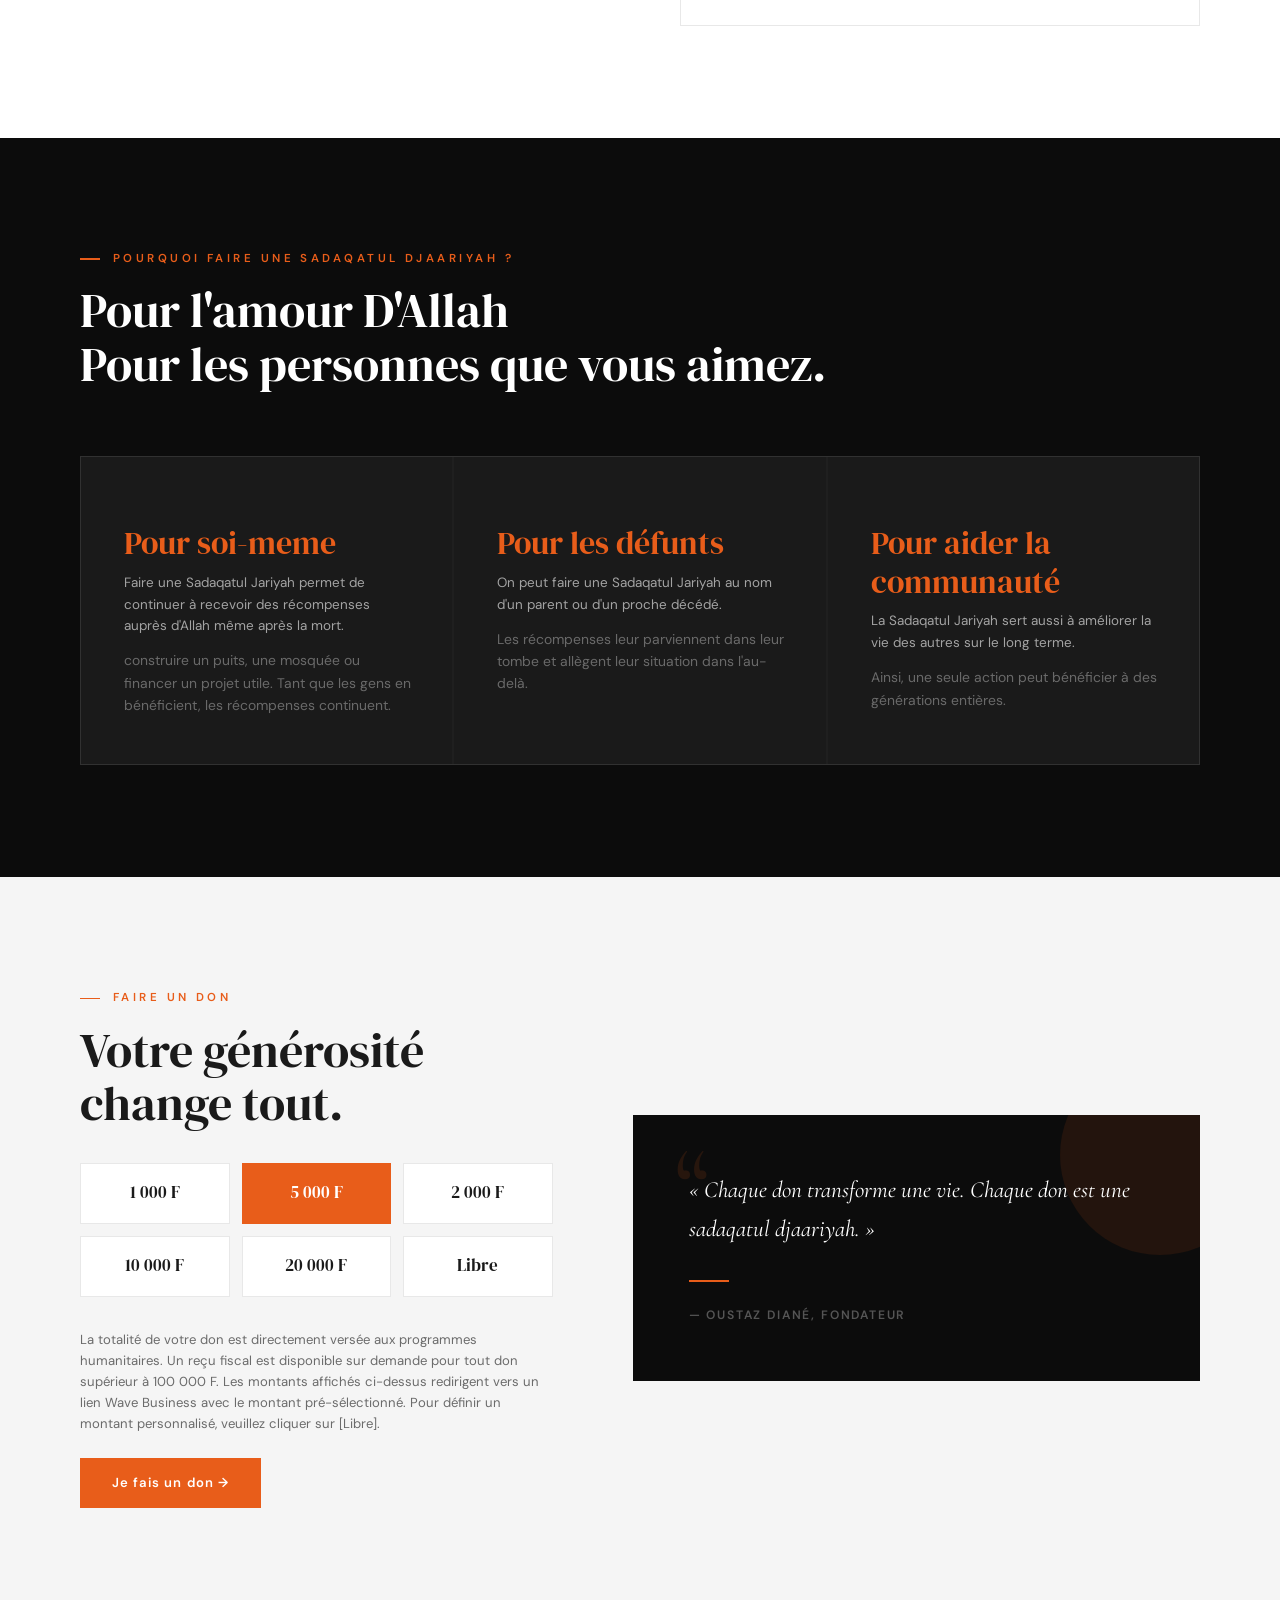
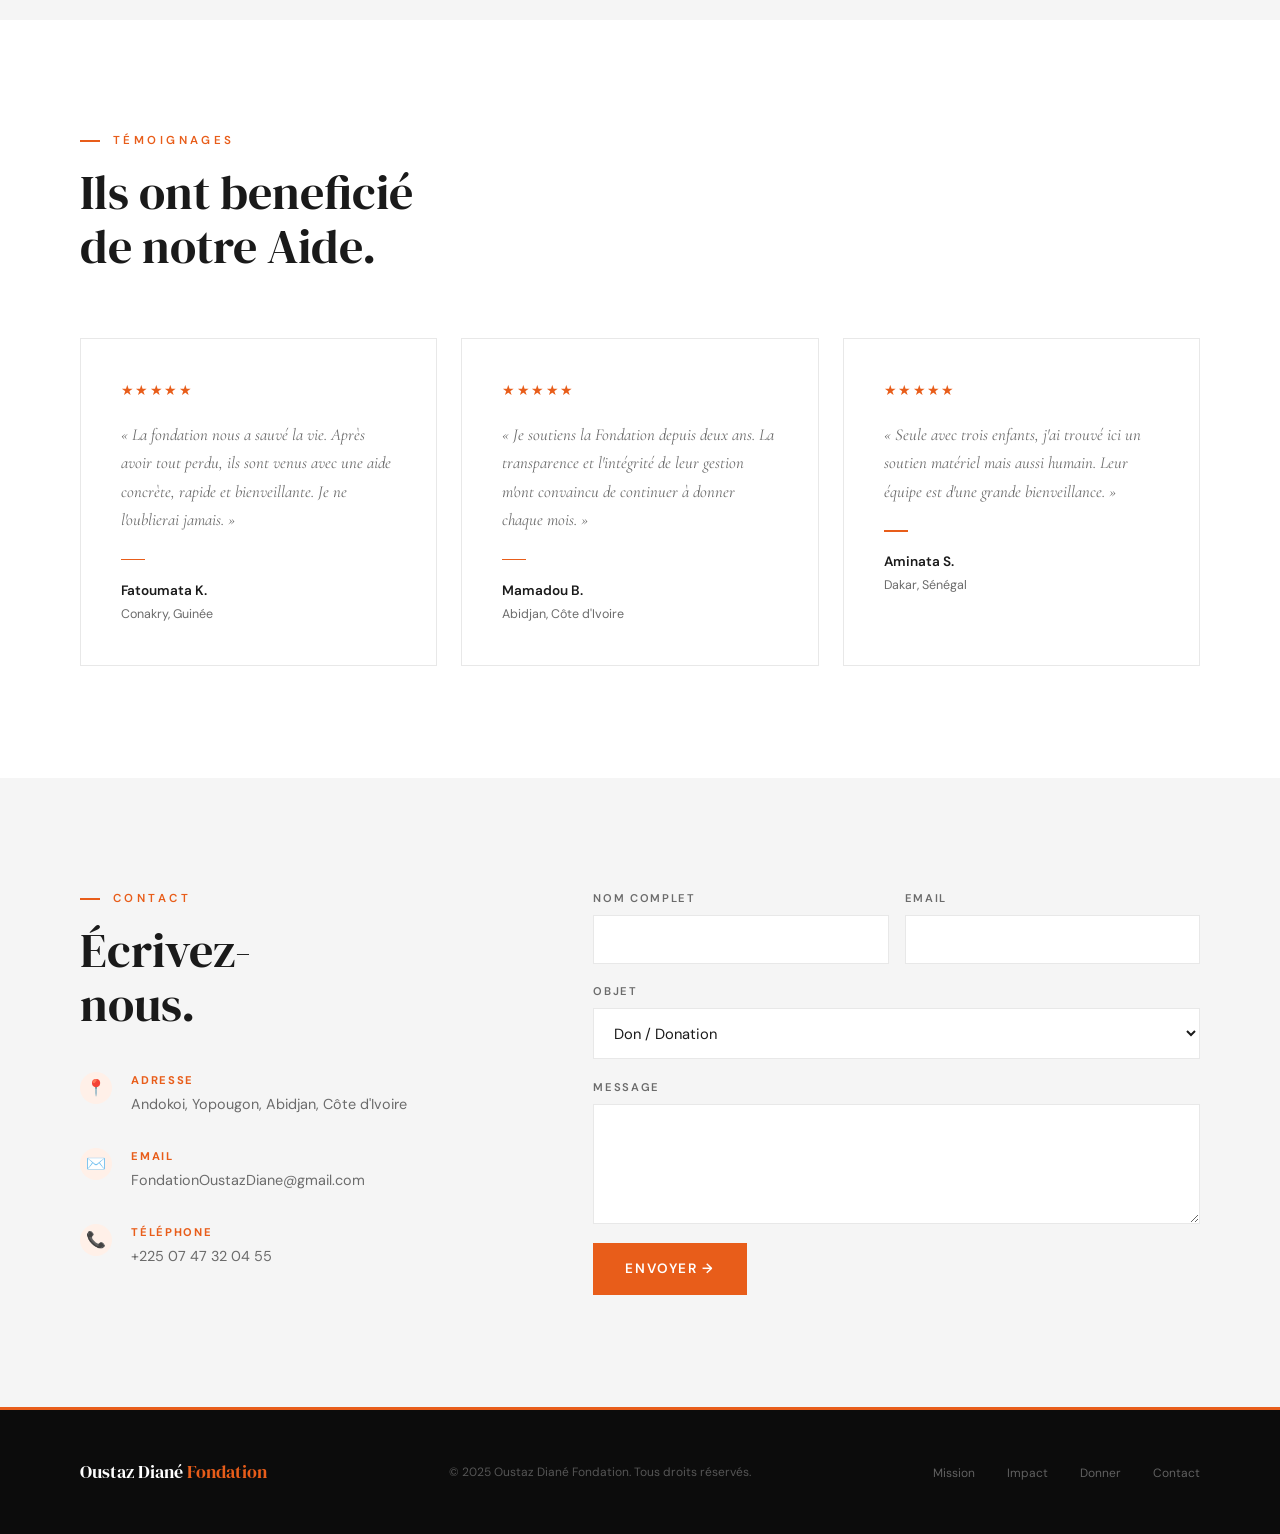
==== commit 616d586d: "version 2" ====
--- a/index.html
+++ b/index.html
@@ -33,8 +33,7 @@
         <a href="#mission" class="fr">Mission</a>
         <a href="#mission" class="en">Mission</a>
       </li>
-      <li><a href="#impact">Impact</a></li>
-      <li><a href="realisations.html">Realisations</a></li>
+    
       <li>
         <a href="#temoignages" class="fr">Témoignages</a>
         <a href="#temoignages" class="en">Testimonials</a>
